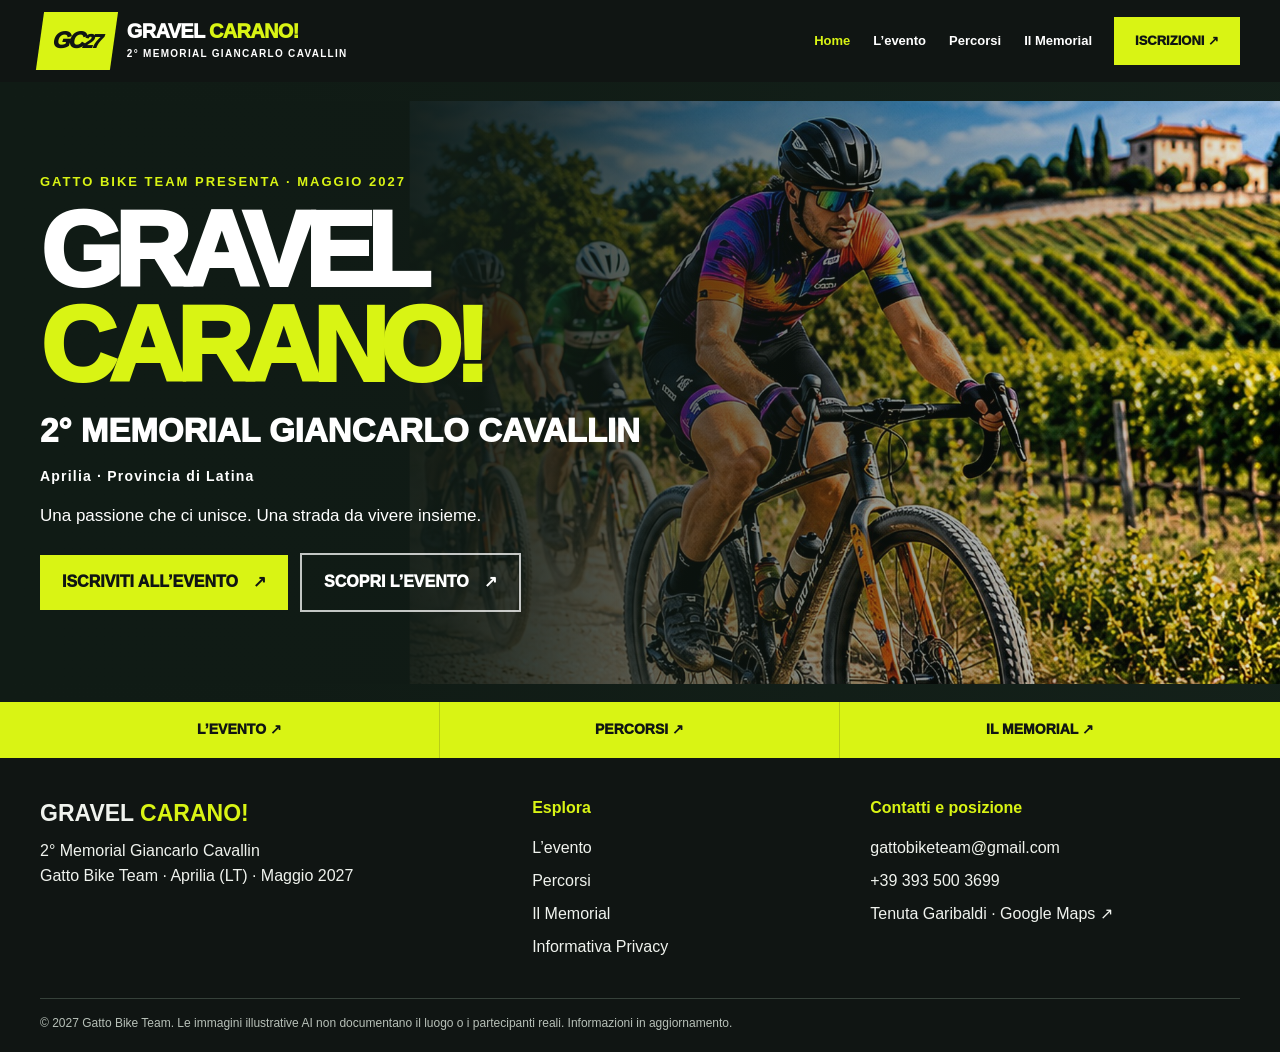
==== index.html @ a29d3cc8 "Add files via upload" ====
<!doctype html>
<html lang="it">
<head>
    <meta charset="utf-8">
    <meta name="viewport" content="width=device-width, initial-scale=1">
    <meta name="theme-color" content="#101513">
    <meta name="description" content="Gravel Carano 2027, secondo Memorial Giancarlo Cavallin. Evento gravel organizzato da Gatto Bike Team ad Aprilia, Latina.">
    <title>Home | Gravel Carano 2027</title>
    <link rel="stylesheet" href="assets/css/style.css">
</head>
<body>
    <a class="skip-link" href="#contenuto">Vai al contenuto</a>
    <header class="site-header">
        <div class="wrap header-inner">
            <a class="brand" href="index.html" aria-label="Gravel Carano, homepage">
                <span class="brand-mark">GC<small>27</small></span>
                <span class="brand-copy">
                    <strong>GRAVEL <span>CARANO!</span></strong>
                    <small>2° MEMORIAL GIANCARLO CAVALLIN</small>
                </span>
            </a>
            <button class="menu-toggle" type="button" data-menu-button aria-controls="main-navigation" aria-expanded="false">Menu ☰</button>
            <nav id="main-navigation" class="nav" data-navigation aria-label="Navigazione principale">
                <a href="index.html" aria-current="page">Home</a>
                <a href="evento.html">L’evento</a>
                <a href="percorsi.html">Percorsi</a>
                <a href="memorial.html">Il Memorial</a>
            </nav>
            <a class="cta-header" href="iscrizioni.html">ISCRIZIONI ↗</a>
        </div>
    </header>
    <main id="contenuto">
        <section class="hero" aria-labelledby="home-title">
            <div class="wrap hero-inner">
                <p class="eyebrow">Gatto Bike Team presenta · Maggio 2027</p>
                <h1 class="display" id="home-title">GRAVEL <span>CARANO!</span></h1>
                <p class="hero-subtitle">2° Memorial Giancarlo Cavallin</p>
                <p class="hero-meta">Aprilia · Provincia di Latina</p>
                <p class="hero-description">Una passione che ci unisce. Una strada da vivere insieme.</p>
                <div class="hero-actions">
                    <a class="btn btn-lime" href="iscrizioni.html">ISCRIVITI ALL’EVENTO <span aria-hidden="true">↗</span></a>
                    <a class="btn btn-outline" href="evento.html">Scopri l’evento <span aria-hidden="true">↗</span></a>
                </div>
            </div>
        </section>
        <nav class="quick-links" aria-label="Approfondimenti">
            <div class="wrap quick-inner">
                <a href="evento.html">L’EVENTO ↗</a>
                <a href="percorsi.html">PERCORSI ↗</a>
                <a href="memorial.html">IL MEMORIAL ↗</a>
            </div>
        </nav>

    </main>
    <footer class="site-footer">
        <div class="wrap">
            <div class="footer-grid">
                <div>
                    <h2>GRAVEL <span style="color: var(--lime)">CARANO!</span></h2>
                    <p>2° Memorial Giancarlo Cavallin<br>Gatto Bike Team · Aprilia (LT) · Maggio 2027</p>
                </div>
                <div>
                    <h3>Esplora</h3>
                    <a href="evento.html">L’evento</a>
                    <a href="percorsi.html">Percorsi</a>
                    <a href="memorial.html">Il Memorial</a>
                    <a href="privacy.html">Informativa Privacy</a>
                </div>
                <div>
                    <h3>Contatti e posizione</h3>
                    <a href="mailto:gattobiketeam@gmail.com">gattobiketeam@gmail.com</a>
                    <a href="tel:+393935003699">+39 393 500 3699</a>
                    <a href="https://www.google.com/maps/search/?api=1&query=Tenuta+Ravizza+Garibaldi%2C+Via+Carano+129%2C+Aprilia+LT" target="_blank" rel="noopener noreferrer">Tenuta Garibaldi · Google Maps ↗</a>
                </div>
            </div>
            <div class="footer-bottom">© 2027 Gatto Bike Team. Le immagini illustrative AI non documentano il luogo o i partecipanti reali. Informazioni in aggiornamento.</div>
        </div>
    </footer>
    <script src="assets/js/main.js" defer></script>
</body>
</html>
---- assets/css/style.css ----
/* GRAVEL CARANO 2027 — stylesheet leggibile e manutenibile */
:root {
    --ink: #101513;
    --ink-soft: #1b2420;
    --lime: #d9f414;
    --paper: #f7f8f3;
    --muted: #65716a;
    --line: #dfe4db;
    --max: 1200px;
}
* { box-sizing: border-box; }
html { scroll-behavior: smooth; }
body { margin: 0; font-family: Arial, Helvetica, sans-serif; background: var(--paper); color: var(--ink); line-height: 1.55; }
a { color: inherit; }
img { display: block; max-width: 100%; }
button, input, textarea { font: inherit; }
button, a { -webkit-tap-highlight-color: transparent; }
:focus-visible { outline: 3px solid #729400; outline-offset: 4px; }
.wrap { width: min(calc(100% - 44px), var(--max)); margin-inline: auto; }
.skip-link { position: absolute; top: -100px; left: 12px; z-index: 99; padding: 10px; background: var(--lime); }
.skip-link:focus { top: 10px; }
.site-header { position: relative; z-index: 10; background: var(--ink); color: white; }
.header-inner { min-height: 82px; display: flex; align-items: center; gap: 22px; }
.brand { display: flex; align-items: center; gap: 13px; text-decoration: none; margin-right: auto; }
.brand-mark { background: var(--lime); color: var(--ink); font-weight: 1000; font-style: italic; font-size: 23px; letter-spacing: -2px; padding: 11px 13px; transform: skew(-8deg); }
.brand-copy strong { display: block; font-size: 20px; line-height: 1; font-weight: 950; letter-spacing: -.7px; }
.brand-copy strong span { color: var(--lime); }
.brand-copy small { display: block; margin-top: 5px; font-size: 10px; letter-spacing: 1.3px; font-weight: 800; }
.nav { display: flex; align-items: center; gap: 23px; }
.nav a { text-decoration: none; font-size: 13px; font-weight: 800; white-space: nowrap; }
.nav a:hover, .nav a[aria-current="page"] { color: var(--lime); }
.cta-header { padding: 14px 21px; background: var(--lime); color: var(--ink); text-decoration: none; font-weight: 950; font-size: 13px; white-space: nowrap; }
.menu-toggle { display: none; }
.hero { position: relative; isolation: isolate; min-height: min(620px, calc(100svh - 82px)); display: flex; align-items: center; background: #27352c; overflow: hidden; color: white; }
.hero::before { content: ''; position: absolute; inset: 0; z-index: -2; background: url('../images/hero.jpg') center 45% / cover no-repeat; }
.hero::after { content: ''; position: absolute; inset: 0; z-index: -1; background: linear-gradient(90deg, rgba(7,13,9,.87) 0%, rgba(7,13,9,.68) 31%, rgba(7,13,9,.09) 76%); }
.hero-inner { padding-block: 48px; }
.eyebrow { margin: 0 0 12px; color: var(--lime); font-weight: 900; font-size: 13px; letter-spacing: 2px; text-transform: uppercase; }
h1, h2, h3, p { margin-top: 0; }
.display { font-size: clamp(68px, 10vw, 140px); font-weight: 1000; line-height: .83; letter-spacing: -.075em; margin: 0 0 20px; text-transform: uppercase; }
.display span { display: block; color: var(--lime); }
.hero-subtitle { max-width: 620px; font-size: clamp(21px, 2.6vw, 33px); line-height: 1.1; font-weight: 950; text-transform: uppercase; margin-bottom: 17px; }
.hero-description { max-width: 520px; font-size: 17px; margin-bottom: 24px; }
.btn { display: inline-flex; align-items: center; justify-content: center; gap: 15px; padding: 15px 22px; font-weight: 950; text-decoration: none; text-transform: uppercase; border: 0; cursor: pointer; }
.btn-lime { background: var(--lime); color: var(--ink); }
.btn-outline { border: 2px solid currentColor; }
.hero-meta { margin: 0 0 15px; font-size: 14px; font-weight: 900; letter-spacing: 1.2px; }
.quick-links { background: var(--lime); }
.quick-inner { display: grid; grid-template-columns: repeat(3, 1fr); }
.quick-inner a { padding: 17px 12px; text-align: center; font-size: 14px; text-decoration: none; font-weight: 950; border-right: 1px solid #b9ce16; }
.quick-inner a:last-child { border-right: 0; }
.quick-inner a:hover { background: #c6e110; }
.section { padding-block: 68px; }
.section-heading { font-size: clamp(32px, 5vw, 58px); line-height: 1.04; letter-spacing: -.045em; font-weight: 950; text-transform: uppercase; margin-bottom: 18px; }
.lead { font-size: 19px; max-width: 720px; color: #344239; }
.page-intro { padding: 56px 0 30px; }
.page-intro h1 { font-size: clamp(48px, 8vw, 96px); line-height: .95; letter-spacing: -.06em; font-weight: 1000; margin-bottom: 15px; text-transform: uppercase; }
.page-intro .lead { margin-bottom: 0; }
.two-col { display: grid; grid-template-columns: minmax(0, .95fr) minmax(0, 1.05fr); align-items: center; gap: clamp(28px, 5vw, 70px); }
.feature-photo { width: 100%; height: auto; border-radius: 2px; box-shadow: 16px 16px 0 #e5e9df; }
.poster-photo { max-height: 500px; width: 100%; object-fit: contain; object-position: top; background: #dfe4dc; }
.copy p { color: #3c4841; }
.copy strong { color: var(--ink); }
.info-grid { display: grid; grid-template-columns: repeat(3, 1fr); gap: 14px; margin-top: 28px; }
.info-card { border-top: 5px solid var(--lime); background: white; padding: 25px; }
.info-card h3 { font-size: 19px; margin-bottom: 9px; }
.info-card p { margin: 0; color: var(--muted); }
.notice { padding: 18px 22px; border-left: 5px solid var(--lime); background: #ecf0e6; margin-block: 25px; }
.dark-band { background: var(--ink-soft); color: white; }
.dark-band p { color: #cdd7cd; }
.site-footer { background: var(--ink); color: #f0f3ee; padding: 38px 0 20px; }
.footer-grid { display: grid; grid-template-columns: 1.5fr 1fr 1.2fr; gap: 30px; }
.footer-grid h2 { font-size: 23px; margin-bottom: 8px; }
.footer-grid h3 { color: var(--lime); font-size: 16px; }
.footer-grid a { display: block; margin-bottom: 8px; text-decoration: none; }
.footer-grid a:hover { color: var(--lime); }
.footer-bottom { border-top: 1px solid #36413a; padding-top: 15px; margin-top: 30px; color: #b7c0b8; font-size: 12px; }
.form-card { background: white; padding: clamp(20px, 4vw, 38px); border: 1px solid var(--line); }
.field { margin-bottom: 18px; }
.field label { display: block; margin-bottom: 7px; font-weight: 800; }
.field input, .field textarea { width: 100%; padding: 13px 14px; border: 1px solid #aeb8af; background: #fff; border-radius: 0; }
.field textarea { min-height: 110px; resize: vertical; }
.check-line { display: flex; align-items: flex-start; gap: 10px; margin-bottom: 22px; }
.check-line input { margin-top: 5px; }
.form-status { font-weight: 800; min-height: 26px; }
.visually-hidden { position: absolute; width: 1px; height: 1px; overflow: hidden; clip: rect(0,0,0,0); white-space: nowrap; }
.legal { max-width: 850px; }
.legal h2 { margin-top: 30px; }
.legal p, .legal li { color: #3e4942; }
@media (max-width: 900px) {
    .header-inner { flex-wrap: wrap; padding-block: 13px; }
    .menu-toggle { display: inline-block; background: transparent; color: white; border: 1px solid #6c776c; padding: 9px 12px; cursor: pointer; }
    .nav { display: none; order: 4; width: 100%; padding: 12px 0; flex-direction: column; align-items: flex-start; }
    .nav.is-open { display: flex; }
    .brand-copy strong { font-size: 17px; }
    .cta-header { padding: 11px 13px; }
    .hero { min-height: 560px; }
    .hero::before { background-position: 62% center; }
    .hero::after { background: linear-gradient(90deg, rgba(7,13,9,.86), rgba(7,13,9,.24)); }
    .two-col { grid-template-columns: 1fr; }
    .feature-photo { max-width: 650px; }
    .info-grid { grid-template-columns: 1fr; }
}
@media (max-width: 600px) {
    .wrap { width: min(calc(100% - 30px), var(--max)); }
    .header-inner { gap: 10px; }
    .brand-mark { font-size: 18px; padding: 8px; }
    .brand-copy strong { font-size: 15px; }
    .brand-copy small { font-size: 8px; letter-spacing: .5px; }
    .cta-header { font-size: 11px; }
    .hero { min-height: 610px; align-items: flex-end; }
    .hero::before { background-position: 61% center; }
    .hero::after { background: linear-gradient(0deg, rgba(7,13,9,.93), rgba(7,13,9,.16) 85%); }
    .hero-inner { padding-block: 42px; }
    .display { font-size: clamp(64px, 16vw, 100px); }
    .quick-inner a { font-size: 11px; padding: 15px 5px; }
    .section { padding-block: 45px; }
    .page-intro { padding-top: 36px; }
    .footer-grid { grid-template-columns: 1fr; }
}


/* =========================================================
   FOTO REALI — MEMORIAL, TEAM, EDIZIONE 2026 E SEDE
   Le fotografie mantengono proporzioni naturali: nessun
   ritaglio automatico di teste, volti o scritte del negozio.
   ========================================================= */
.portrait-photo {
    display: block;
    max-width: 450px;
    margin-inline: auto;
    object-fit: contain;
    box-shadow: 14px 14px 0 #e5e9df;
}
.real-stories {
    background: #f2f4ed;
}
.story-lead {
    max-width: 760px;
    margin-bottom: 30px;
}
.photo-story-grid {
    display: grid;
    grid-template-columns: repeat(2, minmax(0, 1fr));
    gap: clamp(18px, 3vw, 36px);
}
.photo-story {
    margin: 0;
    background: #fff;
}
.photo-story img {
    display: block;
    width: 100%;
    height: auto;
    aspect-ratio: 4 / 3;
    object-fit: contain;
    background: #e8eae4;
}
.photo-story figcaption {
    display: grid;
    gap: 8px;
    padding: 22px 24px 26px;
}
.photo-story figcaption strong {
    font-size: 1.3rem;
}
.photo-story figcaption span {
    line-height: 1.55;
}
.shop-photo-frame {
    max-width: 440px;
    margin-inline: auto;
}
.shop-photo-frame img {
    display: block;
    width: 100%;
    height: auto;
    border-radius: 2px;
}
@media (max-width: 760px) {
    .photo-story-grid { grid-template-columns: 1fr; }
    .portrait-photo { max-width: min(100%, 400px); }
}


/* ==========================================================
   REVISIONE FOTOGRAFICA: NESSUN RITAGLIO, FOTO CENTRATE
   "contain" preserva l'intera fotografia su ogni schermo.
   ========================================================== */
.hero {
    min-height: 0;
    height: auto;
    background-color: #14211a;
}
.hero::before {
    background-image: url('../images/hero.jpg');
    background-size: contain;
    background-position: right center;
    background-repeat: no-repeat;
}
.hero::after {
    background: linear-gradient(90deg, #101b15 0%, rgba(16,27,21,.96) 24%,
                                rgba(16,27,21,.76) 43%, rgba(16,27,21,.08) 100%);
}
.hero-inner {
    min-height: min(620px, calc(100svh - 82px));
    display: flex;
    flex-direction: column;
    justify-content: center;
    align-items: flex-start;
    padding-block: 30px;
}
.display {
    font-size: clamp(56px, 8.2vw, 112px);
    line-height: .9;
}
.hero-actions {
    display: flex;
    flex-wrap: wrap;
    gap: 12px;
    align-items: center;
}
.hero-actions .btn {
    min-height: 52px;
}
.hero-actions .btn-outline {
    border-color: rgba(255,255,255,.75);
    color: white;
}
.feature-photo,
.portrait-photo,
.photo-story img,
.shop-photo-frame img {
    object-fit: contain;
    object-position: center center;
    height: auto;
    max-height: none;
}
.two-col > div:has(> img) {
    display: flex;
    align-items: center;
    justify-content: center;
}
.photo-story img {
    aspect-ratio: auto;
    width: 100%;
    height: auto;
}
.photo-story {
    align-self: start;
}
.shop-photo-frame,
.portrait-photo {
    margin-inline: auto;
}
@media (max-width: 900px) {
    .hero::before { background-position: right center; }
    .hero-inner { min-height: 510px; }
}
@media (max-width: 600px) {
    .hero::before {
        background-position: center top;
        background-size: 100% auto;
    }
    .hero::after {
        background: linear-gradient(0deg, #101b15 0%, rgba(16,27,21,.97) 40%,
                                    rgba(16,27,21,.28) 100%);
    }
    .hero-inner {
        min-height: 640px;
        justify-content: flex-end;
        padding-block: 28px;
    }
    .display { font-size: clamp(51px, 13vw, 78px); }
    .hero-actions { width: 100%; }
    .hero-actions .btn { width: 100%; }
}

/* ============================================================
   REVISIONE FINALE — 2027
   La prima schermata delle pagine editoriali mostra fotografie
   intere, centrate e titoli completi, senza ingrandimenti forzati.
   ============================================================ */
.page-evento .page-intro,
.page-percorsi .page-intro,
.page-memorial .page-intro {
    padding-top: 24px;
    padding-bottom: 10px;
}
.page-evento .page-intro h1,
.page-percorsi .page-intro h1,
.page-memorial .page-intro h1 {
    font-size: clamp(40px, 5vw, 68px);
    margin-bottom: 7px;
}
.page-evento .page-intro .lead,
.page-percorsi .page-intro .lead,
.page-memorial .page-intro .lead {
    font-size: 16px;
    line-height: 1.4;
}
.page-evento > .section:first-of-type,
.page-percorsi > .section:first-of-type,
.page-memorial > .section:first-of-type {
    padding-top: 15px;
    padding-bottom: 55px;
}
.page-evento .two-col,
.page-percorsi .two-col,
.page-memorial .two-col {
    grid-template-columns: minmax(0, 1fr) minmax(0, 1.12fr);
    align-items: center;
    gap: clamp(22px, 3vw, 42px);
}
.page-evento .feature-photo,
.page-percorsi .feature-photo,
.page-memorial .feature-photo {
    width: 100%;
    height: auto;
    max-height: 330px;
    object-fit: contain;
    object-position: center;
    box-shadow: none;
    margin: 0 auto;
}
.page-memorial .portrait-photo {
    width: auto;
    max-width: 100%;
    max-height: 355px;
}
.page-evento .section-heading,
.page-percorsi .section-heading,
.page-memorial .section-heading {
    font-size: clamp(27px, 3.1vw, 42px);
    line-height: 1.08;
    overflow-wrap: normal;
    hyphens: none;
}
.page-evento .copy p,
.page-percorsi .copy p,
.page-memorial .copy p {
    margin-bottom: 10px;
}
.page-evento .notice,
.page-percorsi .notice,
.page-memorial .notice {
    margin-block: 13px;
    padding: 12px 15px;
}
/* Nella pagina iscrizioni la prima schermata contiene solo
   "RICHIEDI INFORMAZIONI". Il modulo appare scorrendo. */
.page-iscrizioni > .page-intro {
    min-height: calc(100svh - 82px);
    display: flex;
    flex-direction: column;
    justify-content: center;
    padding-block: 38px;
}
.page-iscrizioni > .page-intro h1 {
    font-size: clamp(44px, 8vw, 100px);
    max-width: 1050px;
    overflow-wrap: break-word;
}
@media (max-width: 900px) {
    .page-evento .two-col,
    .page-percorsi .two-col,
    .page-memorial .two-col {
        grid-template-columns: 1fr;
    }
    .page-evento .feature-photo,
    .page-percorsi .feature-photo,
    .page-memorial .feature-photo {
        max-height: 370px;
    }
    .page-iscrizioni > .page-intro {
        min-height: calc(100svh - 110px);
    }
}
@media (max-width: 600px) {
    .page-evento .page-intro,
    .page-percorsi .page-intro,
    .page-memorial .page-intro {
        padding-top: 25px;
    }
    .page-evento .feature-photo,
    .page-percorsi .feature-photo,
    .page-memorial .feature-photo {
        max-height: 300px;
    }
    .page-memorial .portrait-photo { max-height: 330px; }
    .page-evento .section-heading,
    .page-percorsi .section-heading,
    .page-memorial .section-heading { font-size: clamp(28px, 8vw, 38px); }
    .page-iscrizioni > .page-intro { min-height: calc(100svh - 120px); }
}

/* =============================================================
   RITOCCO FOTOGRAFICO — Evento e Memorial
   Riduce lo spazio sopra la foto di circa 35–45 px su desktop.
   Le immagini restano intere, senza tagli o zoom.
   ============================================================= */
.page-evento > .page-intro,
.page-memorial > .page-intro {
    padding-top: 12px;
    padding-bottom: 0;
}

.page-evento > .section:first-of-type,
.page-memorial > .section:first-of-type {
    padding-top: 0;
}

.page-evento .feature-photo,
.page-memorial .feature-photo {
    object-fit: contain;
    object-position: center center;
    max-height: 390px;
}

/* Percorsi: foto priva del riquadro nero incorporato
   nel file originale, visualizzata su fondo neutro. */
.page-percorsi .feature-photo {
    display: block;
    width: 100%;
    height: auto;
    max-height: 360px;
    object-fit: contain;
    object-position: center;
    background: transparent;
    box-shadow: none;
}

@media (max-width: 600px) {
    .page-evento > .page-intro,
    .page-memorial > .page-intro {
        padding-top: 18px;
        padding-bottom: 0;
    }
    .page-evento .feature-photo,
    .page-memorial .feature-photo {
        max-height: 320px;
    }
    .page-percorsi .feature-photo {
        max-height: 310px;
    }
}

/* MEMORIAL — ritratto intero e pulsante di contatto leggibile. */
.page-memorial .two-col { align-items: center; }
.page-memorial .two-col > div:first-child { min-width: 0; overflow: visible; }
.page-memorial .portrait-photo {
    display: block;
    width: auto;
    height: auto;
    max-width: 100%;
    max-height: 400px;
    object-fit: contain;
    object-position: center;
    margin-inline: auto;
}
.page-memorial .copy { min-width: 0; }
.page-memorial .section-heading {
    font-size: clamp(28px, 3vw, 43px);
    line-height: 1.13;
    overflow-wrap: break-word;
}
.page-memorial .memorial-contact {
    display: inline-flex;
    justify-content: center;
    align-items: center;
    gap: 12px;
    min-height: 54px;
    max-width: 100%;
    padding: 14px 22px;
    white-space: normal;
    text-align: center;
    line-height: 1.3;
    font-size: 16px;
    font-weight: 800;
    color: #101513;
    background: var(--lime);
    overflow-wrap: anywhere;
}
.page-memorial .memorial-contact span:last-child { flex: none; }
.page-memorial .memorial-contact:focus-visible { outline: 3px solid #fff; outline-offset: 3px; }
@media (max-width: 900px) {
    .page-memorial .two-col { gap: 16px; }
    .page-memorial .portrait-photo { max-height: 320px; }
}
@media (max-width: 600px) {
    .page-memorial .portrait-photo { max-height: 290px; }
    .page-memorial .memorial-contact { width: 100%; padding: 15px 12px; }
}

/* ============================================================
   RIFINITURA: FOTO E PULSANTI INTERAMENTE VISIBILI
   Intervento su Evento, Percorsi e Memorial.
   Nessuna foto viene ritagliata: si usa la dimensione naturale
   con object-fit: contain e il layout si adatta al contenuto.
   ============================================================ */
.page-evento > .page-intro,
.page-percorsi > .page-intro,
.page-memorial > .page-intro {
    padding-top: 10px;
    padding-bottom: 0;
}
.page-evento > .section:first-of-type,
.page-percorsi > .section:first-of-type,
.page-memorial > .section:first-of-type {
    padding-top: 0;
    padding-bottom: 30px;
}
.page-evento > .section:first-of-type .two-col,
.page-percorsi > .section:first-of-type .two-col,
.page-memorial > .section:first-of-type .two-col {
    align-items: center;
    gap: clamp(16px, 2.5vw, 34px);
}
.page-evento > .section:first-of-type .feature-photo,
.page-percorsi > .section:first-of-type .feature-photo,
.page-memorial > .section:first-of-type .feature-photo {
    display: block;
    width: 100%;
    height: auto;
    max-width: 100%;
    max-height: 345px;
    object-fit: contain;
    object-position: center center;
    margin: 0 auto;
    box-shadow: none;
    background: transparent;
}
.page-memorial > .section:first-of-type .portrait-photo {
    width: auto;
    max-height: 355px;
}
.page-evento > .section:first-of-type .copy,
.page-percorsi > .section:first-of-type .copy,
.page-memorial > .section:first-of-type .copy {
    min-width: 0;
}
.page-evento > .section:first-of-type .copy p,
.page-percorsi > .section:first-of-type .copy p,
.page-memorial > .section:first-of-type .copy p {
    margin-block: 0 8px;
    line-height: 1.45;
}
.page-evento > .section:first-of-type .section-heading,
.page-percorsi > .section:first-of-type .section-heading,
.page-memorial > .section:first-of-type .section-heading {
    font-size: clamp(26px, 3vw, 40px);
    line-height: 1.08;
    margin-bottom: 9px;
}
.page-evento > .section:first-of-type .notice,
.page-percorsi > .section:first-of-type .notice {
    margin-block: 9px;
    padding: 10px 13px;
    line-height: 1.4;
}
.page-evento .event-map-btn,
.page-percorsi .routes-updates-btn,
.page-memorial .memorial-contact {
    display: inline-flex;
    align-items: center;
    justify-content: center;
    flex-wrap: wrap;
    gap: 9px;
    box-sizing: border-box;
    max-width: 100%;
    min-height: 52px;
    margin-top: 10px;
    padding: 13px 18px;
    text-align: center;
    line-height: 1.35;
    white-space: normal;
    overflow: visible;
    font-size: clamp(14px, 1.4vw, 16px);
    font-weight: 850;
    border-radius: 3px;
}
.page-evento .event-map-btn,
.page-memorial .memorial-contact {
    color: #101513;
    background: var(--lime);
}
.page-percorsi .routes-updates-btn {
    color: var(--ink);
    background: transparent;
    border: 2px solid var(--ink);
}
.page-evento .event-map-btn:focus-visible,
.page-percorsi .routes-updates-btn:focus-visible,
.page-memorial .memorial-contact:focus-visible {
    outline: 3px solid #376e36;
    outline-offset: 3px;
}
@media (max-width: 900px) {
    .page-evento > .section:first-of-type .two-col,
    .page-percorsi > .section:first-of-type .two-col,
    .page-memorial > .section:first-of-type .two-col {
        grid-template-columns: 1fr;
        gap: 14px;
    }
    .page-evento > .section:first-of-type .feature-photo,
    .page-percorsi > .section:first-of-type .feature-photo,
    .page-memorial > .section:first-of-type .feature-photo {
        max-height: 275px;
    }
}
@media (max-width: 600px) {
    .page-evento > .page-intro,
    .page-percorsi > .page-intro,
    .page-memorial > .page-intro { padding-top: 12px; }
    .page-evento > .section:first-of-type .feature-photo,
    .page-percorsi > .section:first-of-type .feature-photo,
    .page-memorial > .section:first-of-type .feature-photo {
        max-height: 225px;
    }
    .page-evento .event-map-btn,
    .page-percorsi .routes-updates-btn,
    .page-memorial .memorial-contact {
        width: 100%;
        padding: 14px 12px;
    }
}

/* RITOCCO NOVEMBRE 2026: foto Memorial e pulsante Evento rialzati.
   Misura richiesta: circa 1 cm = 38 px a 96 dpi. */
@media (min-width: 901px) {
  /* Riduce l'ingombro del ritratto e lo sposta verso l'alto. */
  .page-memorial > .section:first-of-type .portrait-photo {
    max-height: 315px;
    transform: translateY(-38px);
  }
  /* Porta il blocco del pulsante Maps più in alto senza tagliarlo. */
  .page-evento > .section:first-of-type .copy {
    transform: translateY(-38px);
  }
}
@media (max-width: 900px) {
  .page-memorial > .section:first-of-type .portrait-photo {
    max-height: 245px;
    transform: translateY(-16px);
  }
  .page-evento > .section:first-of-type .copy {
    transform: translateY(-14px);
  }
}
/* Mantiene sempre i pulsanti visibili, senza clipping. */
.page-evento .event-map-btn,
.page-memorial .memorial-contact {
  overflow: visible;
  white-space: normal;
}
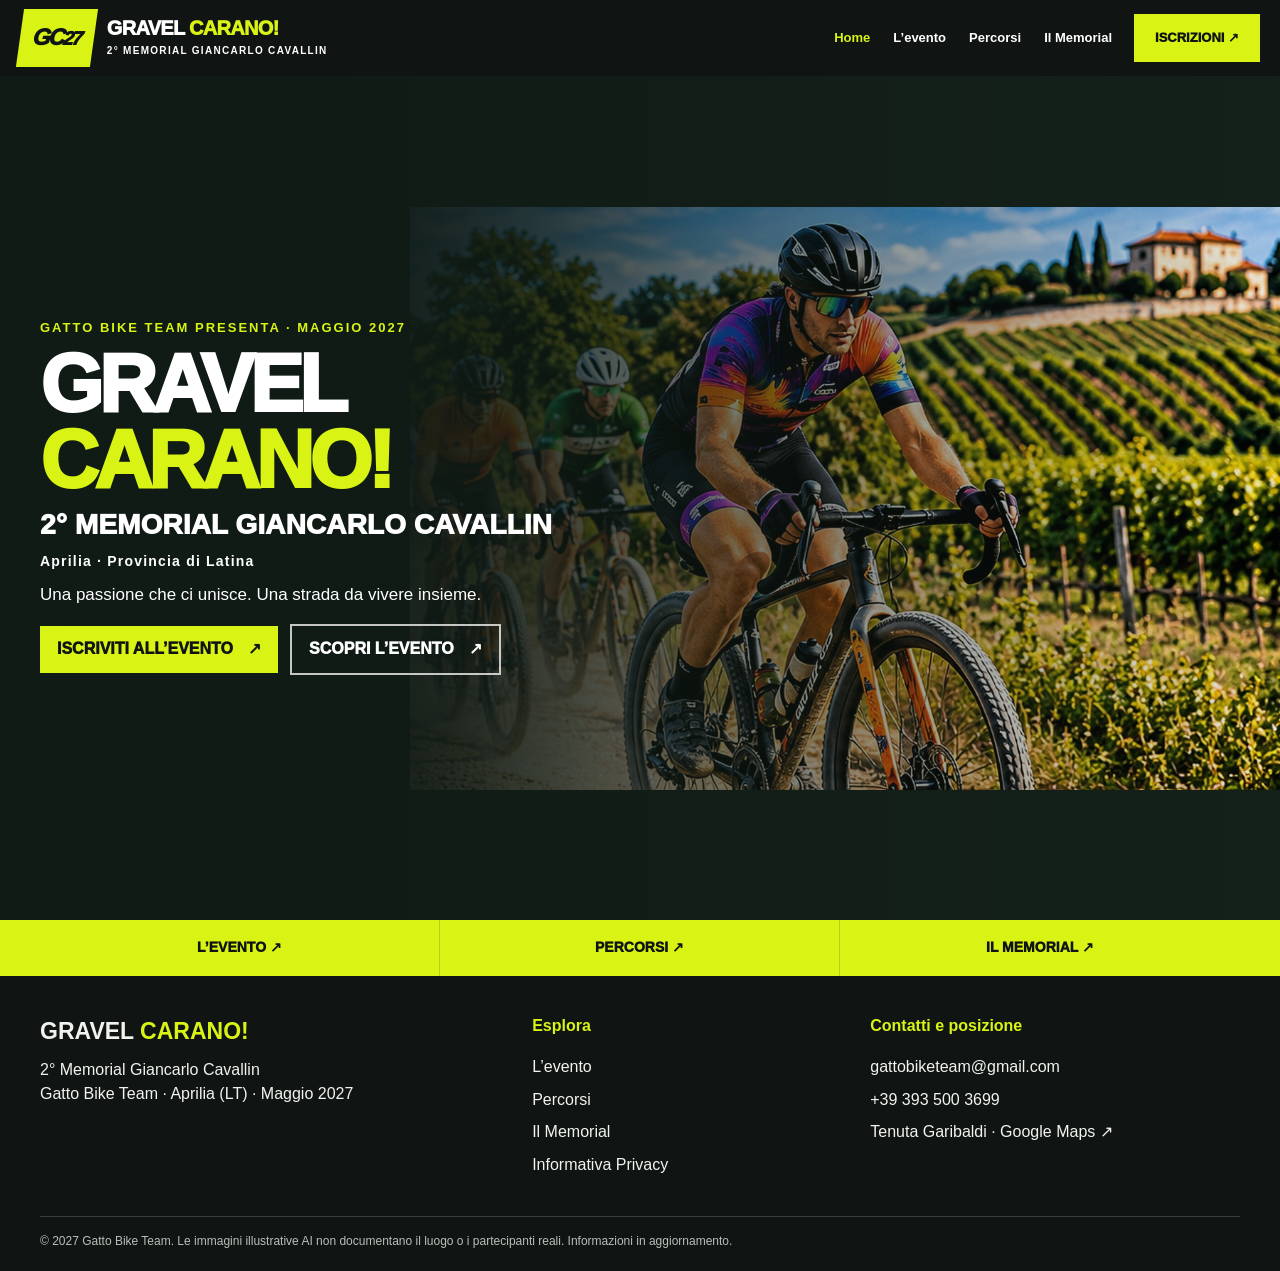
==== commit 1a83472e: "Add files via upload" ====
--- a/index.html
+++ b/index.html
@@ -6,7 +6,7 @@
     <meta name="theme-color" content="#101513">
     <meta name="description" content="Gravel Carano 2027, secondo Memorial Giancarlo Cavallin. Evento gravel organizzato da Gatto Bike Team ad Aprilia, Latina.">
     <title>Home | Gravel Carano 2027</title>
-    <link rel="stylesheet" href="assets/css/style.css">
+    <link rel="stylesheet" href="assets/css/style.css?v=elite10-colori-uniformi-2">
 </head>
 <body>
     <a class="skip-link" href="#contenuto">Vai al contenuto</a>
--- a/assets/css/style.css
+++ b/assets/css/style.css
@@ -653,3 +653,448 @@
   overflow: visible;
   white-space: normal;
 }
+
+
+/* REVISIONE RESPONSIVE DEFINITIVA — layout senza sovrapposizioni */
+html, body { width:100%; max-width:100%; overflow-x:clip; }
+main, section, .wrap, .copy, .two-col > * { min-width:0; }
+img { max-width:100%; height:auto; object-fit:contain; }
+.wrap { width:min(1200px, calc(100% - 40px)); margin-inline:auto; }
+.header-inner { width:min(1440px, calc(100% - 40px)); }
+.brand { min-width:0; }
+.brand-copy { min-width:0; }
+.brand-copy small { overflow-wrap:anywhere; }
+.cta-header, .btn { min-height:48px; text-align:center; align-items:center; justify-content:center; }
+.page-evento > .page-intro, .page-percorsi > .page-intro, .page-memorial > .page-intro {
+  padding-block:clamp(24px, 4vw, 48px) 22px;
+  position:relative; z-index:1;
+}
+.page-evento > .section:first-of-type, .page-percorsi > .section:first-of-type, .page-memorial > .section:first-of-type { padding-block:18px 58px; }
+.page-evento > .section:first-of-type .two-col, .page-percorsi > .section:first-of-type .two-col, .page-memorial > .section:first-of-type .two-col {
+  display:grid; grid-template-columns:minmax(0, .95fr) minmax(0, 1.05fr);
+  gap:clamp(24px, 4vw, 60px); align-items:center;
+}
+.page-evento > .section:first-of-type .feature-photo,
+.page-percorsi > .section:first-of-type .feature-photo,
+.page-memorial > .section:first-of-type .feature-photo,
+.page-memorial > .section:first-of-type .portrait-photo {
+  display:block; width:auto; max-width:100%; height:auto; max-height:520px;
+  margin-inline:auto; object-fit:contain; transform:none; box-shadow:none;
+}
+.page-evento > .section:first-of-type .copy { transform:none; }
+.page-intro .lead { max-width:900px; overflow-wrap:break-word; }
+.section-heading, .page-intro h1, .display { overflow-wrap:normal; word-break:normal; }
+.page-memorial .section-heading { font-size:clamp(27px, 3.5vw, 45px); }
+.page-memorial .memorial-contact, .page-evento .event-map-btn, .btn-lime, .cta-header {
+  background:var(--lime); color:var(--ink); white-space:normal;
+}
+.hero { min-height:0; }
+.hero-inner { min-height:clamp(470px, 65svh, 650px); max-width:1200px; }
+.hero .display { font-size:clamp(44px, 8vw, 108px); line-height:1; letter-spacing:-.055em; }
+.hero .hero-subtitle { overflow-wrap:break-word; }
+@media (max-width:900px) {
+  .header-inner { flex-wrap:wrap; gap:12px; }
+  .nav { order:5; }
+  .page-evento > .section:first-of-type .two-col, .page-percorsi > .section:first-of-type .two-col, .page-memorial > .section:first-of-type .two-col { grid-template-columns:minmax(0,1fr); gap:28px; }
+  .page-evento > .section:first-of-type .feature-photo, .page-percorsi > .section:first-of-type .feature-photo, .page-memorial > .section:first-of-type .feature-photo, .page-memorial > .section:first-of-type .portrait-photo { max-height:none; max-width:min(100%, 560px); transform:none; }
+  .page-evento > .section:first-of-type .copy { transform:none; }
+}
+@media (max-width:600px) {
+  .wrap { width:calc(100% - 32px); }
+  .header-inner { width:calc(100% - 24px); gap:8px; }
+  .brand { gap:8px; flex:1 1 100%; }
+  .brand-copy strong { font-size:clamp(14px, 4.5vw, 20px); }
+  .brand-copy small { font-size:clamp(8px, 2.4vw, 11px); letter-spacing:.25px; }
+  .menu-toggle { order:2; min-height:44px; }
+  .cta-header { order:3; flex:1; min-height:44px; font-size:13px; }
+  .nav { order:4; }
+  .nav a { display:block; padding:9px 4px; }
+  .hero { display:block; }
+  .hero::before { background-size:100% auto; background-position:center top; }
+  .hero::after { background:linear-gradient(0deg,#101b15 0%,rgba(16,27,21,.96) 56%,rgba(16,27,21,.35) 100%); }
+  .hero-inner { min-height:clamp(610px, 90svh, 780px); justify-content:flex-end; align-items:stretch; padding-block:32px; }
+  .hero .display { font-size:clamp(42px, 12vw, 72px); letter-spacing:-.045em; }
+  .hero-actions { display:grid; grid-template-columns:1fr; }
+  .hero-actions .btn, .memorial-contact, .event-map-btn { width:100%; }
+  .page-intro h1 { font-size:clamp(38px, 10vw, 60px); }
+  .page-evento > .page-intro, .page-percorsi > .page-intro, .page-memorial > .page-intro { padding-block:24px 16px; }
+  .page-evento > .section:first-of-type, .page-percorsi > .section:first-of-type, .page-memorial > .section:first-of-type { padding-block:16px 42px; }
+  .quick-inner { grid-template-columns:1fr; }
+  .quick-inner a { border-right:0; border-bottom:1px solid #b9ce16; }
+  .page-iscrizioni > .page-intro { min-height:0; padding-block:65px; }
+  .page-iscrizioni > .page-intro h1 { overflow-wrap:anywhere; }
+  .form-card { padding:18px; }
+}
+@media (max-width:360px) {
+  .brand-mark { font-size:16px; }
+  .hero .display { font-size:clamp(36px, 11.5vw, 44px); }
+  .eyebrow { letter-spacing:1px; }
+}
+
+/* AGGIORNAMENTO NOTEBOOK / PC / TELEFONO — novembre 2026.
+   Prima schermata più compatta: collegamenti accessibili senza
+   ingrandire o ritagliare le fotografie. */
+@media (min-width: 901px) {
+  .header-inner { min-height: 76px; }
+  .hero-inner { min-height: 0; padding-block: 26px 30px; }
+  .hero .display { font-size: clamp(54px, 6.3vw, 88px); line-height: .94; margin-bottom: 12px; }
+  .hero .eyebrow { margin-bottom: 9px; }
+  .hero .hero-subtitle { font-size: clamp(21px, 2.2vw, 29px); line-height: 1.08; margin-bottom: 10px; }
+  .hero .hero-meta { margin-bottom: 9px; }
+  .hero .hero-description { margin-bottom: 16px; }
+  .hero-actions .btn { min-height: 46px; padding: 11px 17px; }
+  .hero::before { background-size: contain; background-position: right center; }
+  .page-evento > .page-intro, .page-percorsi > .page-intro, .page-memorial > .page-intro { padding-block: 22px 12px; }
+  .page-evento > .section:first-of-type, .page-percorsi > .section:first-of-type, .page-memorial > .section:first-of-type { padding-block: 10px 32px; }
+  .page-evento > .section:first-of-type .two-col, .page-percorsi > .section:first-of-type .two-col, .page-memorial > .section:first-of-type .two-col { gap: 30px; align-items: center; }
+  .page-evento > .section:first-of-type .feature-photo, .page-percorsi > .section:first-of-type .feature-photo { max-height: 310px; }
+  .page-memorial > .section:first-of-type .portrait-photo { max-height: 310px; }
+  .page-evento .section-heading, .page-percorsi .section-heading, .page-memorial .section-heading { font-size: clamp(26px, 2.9vw, 39px); }
+  .page-evento .copy p, .page-percorsi .copy p, .page-memorial .copy p { line-height: 1.42; margin-bottom: 8px; }
+  .page-evento .notice, .page-percorsi .notice { margin-block: 9px; padding: 9px 13px; }
+  .page-evento .btn, .page-percorsi .btn, .page-memorial .btn { min-height: 46px; padding: 11px 16px; }
+}
+@media (max-width: 900px) {
+  .hero-inner { min-height: 0; padding-block: 35px; }
+  .hero .display { font-size: clamp(43px, 9vw, 76px); }
+  .page-evento > .section:first-of-type .feature-photo,
+  .page-percorsi > .section:first-of-type .feature-photo,
+  .page-memorial > .section:first-of-type .portrait-photo { max-height: 310px; width: auto; }
+}
+@media (max-width: 600px) {
+  .hero::before { background-size: 100% auto; background-position: center top; }
+  .hero-inner { min-height: 0; padding-top: clamp(185px, 54vw, 280px); padding-bottom: 25px; }
+  .hero .display { font-size: clamp(40px, 11.5vw, 66px); }
+  .hero .hero-subtitle { font-size: clamp(20px, 5.5vw, 27px); }
+  .hero .hero-description { margin-bottom: 14px; }
+  .page-evento > .section:first-of-type .feature-photo,
+  .page-percorsi > .section:first-of-type .feature-photo,
+  .page-memorial > .section:first-of-type .portrait-photo { max-height: 275px; }
+  .page-evento > .section:first-of-type .two-col,
+  .page-percorsi > .section:first-of-type .two-col,
+  .page-memorial > .section:first-of-type .two-col { gap: 18px; }
+}
+
+/* VERSIONE COMPATTA 2027 — notebook e schermi piccoli.
+   I collegamenti principali sono collocati prima delle note informative. */
+@media (min-width: 901px) {
+  .page-evento > .page-intro, .page-percorsi > .page-intro,
+  .page-memorial > .page-intro { padding-block: 14px 7px; }
+  .page-evento > .page-intro h1, .page-percorsi > .page-intro h1,
+  .page-memorial > .page-intro h1 { font-size: clamp(43px, 4.4vw, 66px); line-height: 1.03; margin-block: 6px; }
+  .page-evento > .page-intro .lead, .page-percorsi > .page-intro .lead,
+  .page-memorial > .page-intro .lead { margin-block: 5px 8px; font-size: clamp(16px, 1.25vw, 19px); }
+  .page-evento > .section:first-of-type, .page-percorsi > .section:first-of-type,
+  .page-memorial > .section:first-of-type { padding-block: 5px 24px; }
+  .page-evento > .section:first-of-type .two-col,
+  .page-percorsi > .section:first-of-type .two-col,
+  .page-memorial > .section:first-of-type .two-col { align-items: start; gap: clamp(18px, 2.5vw, 34px); }
+  .page-evento > .section:first-of-type .feature-photo,
+  .page-percorsi > .section:first-of-type .feature-photo { max-height: 285px; object-fit: contain; }
+  .page-memorial > .section:first-of-type .portrait-photo { max-height: 285px; object-fit: contain; }
+  .page-evento > .section:first-of-type .section-heading,
+  .page-percorsi > .section:first-of-type .section-heading,
+  .page-memorial > .section:first-of-type .section-heading { font-size: clamp(25px, 2.45vw, 35px); margin-block: 5px 9px; }
+  .page-evento > .section:first-of-type .copy p,
+  .page-percorsi > .section:first-of-type .copy p,
+  .page-memorial > .section:first-of-type .copy p { font-size: clamp(15px, 1.1vw, 18px); line-height: 1.34; margin-block: 0 7px; }
+  .page-evento .event-map-btn, .page-percorsi .routes-updates-btn,
+  .page-memorial .memorial-contact { margin-block: 7px 10px; min-height: 46px; }
+  .page-evento > .section:first-of-type .notice,
+  .page-percorsi > .section:first-of-type .notice { padding: 8px 12px; margin-block: 6px; font-size: clamp(14px, 1vw, 17px); }
+}
+@media (max-width: 900px) {
+  .page-evento > .section:first-of-type .two-col,
+  .page-percorsi > .section:first-of-type .two-col,
+  .page-memorial > .section:first-of-type .two-col { gap: 15px; }
+  .page-evento > .section:first-of-type .feature-photo,
+  .page-percorsi > .section:first-of-type .feature-photo,
+  .page-memorial > .section:first-of-type .portrait-photo { max-height: 255px; object-fit: contain; }
+}
+@media (max-width: 600px) {
+  .page-evento > .page-intro, .page-percorsi > .page-intro,
+  .page-memorial > .page-intro { padding-block: 15px 8px; }
+  .page-evento > .section:first-of-type .feature-photo,
+  .page-percorsi > .section:first-of-type .feature-photo,
+  .page-memorial > .section:first-of-type .portrait-photo { max-height: 220px; }
+  .page-evento .event-map-btn, .page-percorsi .routes-updates-btn,
+  .page-memorial .memorial-contact { width: 100%; overflow-wrap: anywhere; }
+}
+
+/* Rifinitura responsive: conserva l'aspetto della versione compatta.
+   Permette di leggere ogni sezione con il normale scorrimento verticale. */
+html { overflow-x: clip; scroll-behavior: smooth; }
+body { min-width: 0; overflow-x: clip; }
+main, main > *, .wrap, .two-col, .two-col > *, .copy, .footer-grid > * { min-width: 0; }
+img, video, iframe { max-width: 100%; }
+img { height: auto; }
+p, li, .copy, .lead, .footer-grid, .notice { overflow-wrap: break-word; }
+.btn, .cta-header, .event-map-btn, .routes-updates-btn, .memorial-contact {
+  max-width: 100%; box-sizing: border-box; white-space: normal;
+  overflow-wrap: break-word; text-align: center;
+}
+/* Le fotografie non vengono mai ritagliate. */
+.page-evento .feature-photo, .page-percorsi .feature-photo,
+.page-memorial .portrait-photo { object-fit: contain; }
+/* Evita che il menu completo ecceda la larghezza dei notebook piccoli. */
+@media (min-width: 901px) and (max-width: 1180px) {
+  .header-inner { gap: clamp(8px, 1.3vw, 18px); }
+  .nav { gap: clamp(8px, 1.3vw, 18px); }
+  .nav a { font-size: clamp(11px, 1.1vw, 13px); }
+  .cta-header { padding-inline: 12px; }
+  .brand { gap: 9px; }
+  .brand-copy strong { font-size: clamp(16px, 1.8vw, 23px); }
+}
+@media (max-width: 900px) {
+  .two-col, .footer-grid { min-width: 0; }
+  .page-evento .feature-photo, .page-percorsi .feature-photo,
+  .page-memorial .portrait-photo { max-width: 100%; }
+  .header-inner { height: auto; }
+}
+@media (max-width: 600px) {
+  .page-intro h1, .section-heading, .display { max-width: 100%; overflow-wrap: break-word; }
+  .footer-grid { grid-template-columns: minmax(0, 1fr); }
+  .btn, .cta-header { max-width: 100%; }
+  .hero-actions { width: 100%; }
+  .hero-actions > * { min-width: 0; }
+  .page-evento .feature-photo, .page-percorsi .feature-photo,
+  .page-memorial .portrait-photo { width: auto; height: auto; max-width: 100%; }
+}
+@media (max-width: 380px) {
+  .brand-copy strong { letter-spacing: 0; }
+  .brand-copy small { overflow-wrap: anywhere; }
+  .wrap { width: calc(100% - 24px); }
+}
+
+/* Footer uniforme: in tutte le pagine inizia solo dopo la prima schermata.
+   Nessun elemento viene nascosto: il footer resta raggiungibile con lo scroll. */
+body > main {
+  min-height: 100vh; /* fallback per browser meno recenti */
+  min-height: 100svh;
+}
+
+/* Homepage: elimina la fascia vuota tra collegamenti e fine schermata.
+   Il footer rimane sotto il contenuto e compare con lo scorrimento. */
+body > main:has(> .hero) {
+  display: flex;
+  flex-direction: column;
+}
+body > main:has(> .hero) > .hero {
+  flex: 1 0 auto;
+}
+body > main:has(> .hero) > .quick-links {
+  flex: 0 0 auto;
+}
+
+/* Rifinitura mirata: Evento e Iscrizioni, novembre 2026.
+   Non cambia i contenuti, i collegamenti o le altre pagine. */
+@media (min-width: 901px) {
+  /* La fascia scura successiva all'evento comincia oltre il primo schermo. */
+  .page-evento > .section:first-of-type {
+    padding-bottom: max(105px, 13svh);
+  }
+}
+/* Iscrizioni: stessa gerarchia tipografica delle altre pagine;
+   il modulo non e' piu' preceduto da una schermata quasi vuota. */
+.page-iscrizioni > .page-intro {
+  min-height: 0;
+  display: block;
+  padding-block: 22px 10px;
+}
+.page-iscrizioni > .page-intro h1 {
+  font-size: clamp(40px, 4.4vw, 66px);
+  line-height: 1.04;
+  max-width: none;
+  overflow-wrap: normal;
+  word-break: normal;
+  margin-block: 6px 9px;
+}
+.page-iscrizioni > .page-intro .lead {
+  font-size: clamp(16px, 1.25vw, 19px);
+  line-height: 1.4;
+  max-width: 960px;
+}
+.page-iscrizioni > .section:first-of-type { padding-top: 16px; }
+@media (max-width: 900px) {
+  .page-iscrizioni > .page-intro { min-height: 0; padding-block: 22px 12px; }
+  .page-iscrizioni > .page-intro h1 { font-size: clamp(34px, 6vw, 52px); overflow-wrap: break-word; }
+}
+@media (max-width: 600px) {
+  .page-iscrizioni > .page-intro { padding-block: 22px 12px; }
+  .page-iscrizioni > .page-intro h1 { font-size: clamp(31px, 8vw, 43px); overflow-wrap: anywhere; }
+  .page-iscrizioni > .section:first-of-type { padding-top: 12px; }
+}
+
+/* Correzione mobile 2026-11-07: foto hero a larghezza piena,
+   senza fascia nera laterale; navigazione mobile equilibrata.
+   Le regole desktop e notebook rimangono inalterate. */
+@media (max-width: 600px) {
+  .site-header .header-inner {
+    display: grid;
+    grid-template-columns: minmax(0, 1fr) minmax(0, 1.75fr);
+    align-items: stretch;
+    gap: 10px;
+    padding-block: 12px 14px;
+  }
+  .site-header .brand {
+    grid-column: 1 / -1;
+    min-width: 0;
+    margin-right: 0;
+  }
+  .site-header .menu-toggle {
+    grid-column: 1;
+    grid-row: 2;
+    order: initial;
+    width: 100%;
+    min-width: 0;
+    min-height: 48px;
+    text-align: center;
+    padding: 10px 6px;
+    font-size: clamp(15px, 4.5vw, 19px);
+  }
+  .site-header .cta-header {
+    grid-column: 2;
+    grid-row: 2;
+    order: initial;
+    display: flex;
+    align-items: center;
+    justify-content: center;
+    min-width: 0;
+    min-height: 48px;
+    padding: 10px 8px;
+    text-align: center;
+    font-size: clamp(13px, 3.8vw, 17px);
+  }
+  .site-header .nav {
+    grid-column: 1 / -1;
+    grid-row: 3;
+    order: initial;
+    width: 100%;
+  }
+  .hero {
+    display: block;
+    position: relative;
+    height: auto;
+    min-height: 0;
+    background: #101b15;
+    overflow: hidden;
+  }
+  .hero::before {
+    content: '';
+    display: block;
+    position: relative;
+    inset: auto;
+    z-index: auto;
+    width: 100%;
+    height: auto;
+    aspect-ratio: 1800 / 820;
+    background-image: url('../images/hero.jpg');
+    background-position: center;
+    background-size: 100% 100%;
+    background-repeat: no-repeat;
+  }
+  .hero::after { display: none; }
+  .hero .hero-inner {
+    min-height: 0;
+    width: calc(100% - 32px);
+    padding: 28px 0 32px;
+    margin-inline: auto;
+    justify-content: flex-start;
+    align-items: stretch;
+  }
+  .hero .display { font-size: clamp(40px, 11.5vw, 66px); }
+  .hero .hero-subtitle { font-size: clamp(20px, 5.5vw, 27px); }
+  .hero .hero-actions { grid-template-columns: minmax(0, 1fr); }
+  .hero .hero-actions .btn { max-width: 100%; white-space: normal; }
+}
+
+/* SUPER PREMIUM ELITE — fotografia homepage mobile senza fascia nera.
+   Usa la foto non compositata, mantenendo le proporzioni originali. */
+@media (max-width: 600px) {
+  .hero::before {
+    background-image: url('../images/evento.jpg');
+    aspect-ratio: 984 / 609;
+    background-size: contain;
+    background-position: center center;
+    background-color: #101b15;
+  }
+}
+
+/* RIFINITURA FINALE — etichette leggibili sui fondi chiari.
+   Il giallo fluo originale resta su header, hero, pulsanti e fondi scuri. */
+:root { --lime-on-paper: #526900; }
+.page-intro .eyebrow,
+.section:not(.dark-band) .eyebrow,
+main.page-iscrizioni .eyebrow,
+main.page-evento .eyebrow,
+main.page-percorsi .eyebrow,
+main.page-memorial .eyebrow {
+  color: var(--lime-on-paper);
+}
+@media (max-width: 600px) {
+  .page-intro .eyebrow { letter-spacing: .075em; line-height: 1.4; }
+  .page-intro h1 { overflow-wrap: anywhere; }
+}
+
+
+/* ELITE 10 — rifinitura responsive condivisa, 07/11/2026.
+   Nessun ritaglio delle fotografie; desktop invariato. */
+@media (max-width: 900px) {
+  .page-evento > .section:first-of-type .two-col,
+  .page-percorsi > .section:first-of-type .two-col,
+  .page-memorial > .section:first-of-type .two-col {
+    row-gap: 20px;
+  }
+  .page-evento > .section:first-of-type .feature-photo,
+  .page-percorsi > .section:first-of-type .feature-photo,
+  .page-memorial > .section:first-of-type .feature-photo {
+    width: auto;
+    max-width: 100%;
+    height: auto;
+    max-height: none;
+    object-fit: contain;
+    display: block;
+    margin-inline: auto;
+  }
+}
+@media (max-width: 600px) {
+  /* Pulsanti comodi al tocco, ma meno alti. */
+  .site-header .header-inner { padding-block: 10px 12px; gap: 8px 10px; }
+  .site-header .menu-toggle,
+  .site-header .cta-header {
+    min-height: 46px;
+    padding-block: 8px;
+    line-height: 1.2;
+  }
+  /* Intestazione Iscrizioni leggibile senza spezzare le parole. */
+  .page-iscrizioni > .page-intro h1 {
+    font-size: clamp(25px, 6.4vw, 36px);
+    line-height: 1.08;
+    letter-spacing: -.045em;
+    overflow-wrap: normal;
+    word-break: normal;
+    hyphens: auto;
+  }
+  /* Stesso ritmo verticale per le tre pagine fotografiche. */
+  .page-evento > .page-intro,
+  .page-percorsi > .page-intro,
+  .page-memorial > .page-intro { padding-block: 22px 0; }
+  .page-evento > .section:first-of-type,
+  .page-percorsi > .section:first-of-type,
+  .page-memorial > .section:first-of-type { padding-block: 22px 32px; }
+  .page-evento > .section:first-of-type .two-col,
+  .page-percorsi > .section:first-of-type .two-col,
+  .page-memorial > .section:first-of-type .two-col { row-gap: 20px; }
+  .page-evento > .section:first-of-type .copy,
+  .page-percorsi > .section:first-of-type .copy,
+  .page-memorial > .section:first-of-type .copy { margin-top: 0; }
+}
+
+/* GRAVEL CARANO — colore identico su ogni dispositivo (mobile, tablet, notebook, PC).
+   Solo le tre etichette introduttive su fondo chiaro. */
+:root { --gravel-intro-text: #526900; }
+main.page-evento .page-intro > .eyebrow,
+main.page-percorsi .page-intro > .eyebrow,
+main.page-memorial .page-intro > .eyebrow {
+  color: var(--gravel-intro-text) !important;
+}
